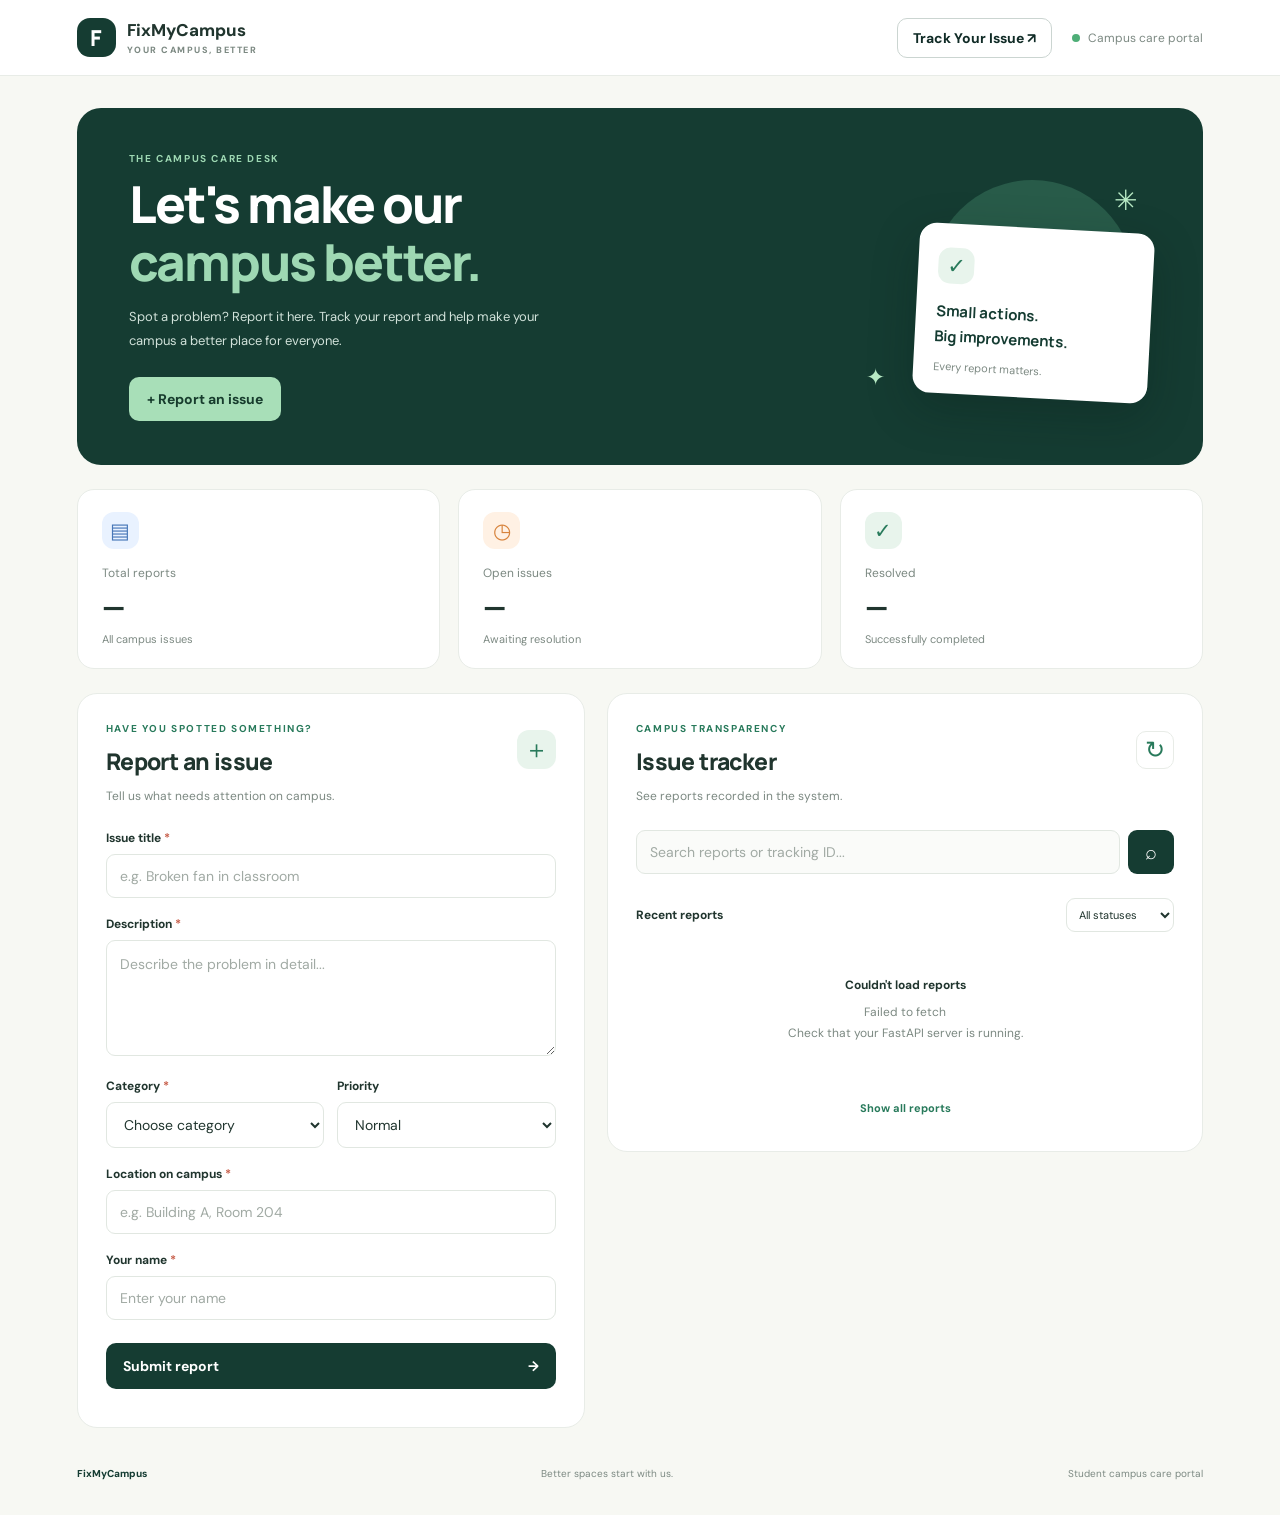
==== frontend/index.html @ 57cdfb6e "Initial commit: working FixMyCampus core application" ====
<!DOCTYPE html>
<html lang="en">
<head>
  <meta charset="UTF-8">
  <meta name="viewport" content="width=device-width, initial-scale=1.0">
  <meta name="theme-color" content="#102b26">
  <title>FixMyCampus | Campus Care</title>
  <link rel="stylesheet" href="style.css">

  <style>
    .topbar-actions {
      display: flex;
      align-items: center;
      justify-content: flex-end;
      gap: 20px;
      flex-wrap: wrap;
    }

    .track-nav-link {
      display: inline-flex;
      align-items: center;
      gap: 6px;
      padding: 10px 15px;
      border: 1px solid #cbd5d1;
      border-radius: 10px;
      color: #102b26;
      text-decoration: none;
      font-size: 14px;
      font-weight: 700;
      transition: background 0.2s ease;
    }

    .track-nav-link:hover {
      background: #e8f1ed;
    }

    @media (max-width: 600px) {
      .topbar-actions {
        gap: 8px;
      }

      .track-nav-link {
        padding: 8px 10px;
        font-size: 12px;
      }

      .system-status {
        font-size: 12px;
      }
    }
  </style>
</head>

<body>
  <header class="topbar">
    <a href="index.html" class="brand">
      <span class="brand-icon">F</span>
      <span>
        FixMyCampus
        <small>YOUR CAMPUS, BETTER</small>
      </span>
    </a>

    <div class="topbar-actions">
      <a class="track-nav-link" href="track.html">
        Track Your Issue ↗
      </a>

      <span class="system-status">
        <span class="dot"></span>
        Campus care portal
      </span>
    </div>
  </header>

  <main class="container">

    <!-- Hero section -->
    <section class="hero">
      <div>
        <p class="eyebrow">THE CAMPUS CARE DESK</p>

        <h1>
          Let's make our<br>
          <span>campus better.</span>
        </h1>

        <p class="hero-copy">
          Spot a problem? Report it here. Track your report and help
          make your campus a better place for everyone.
        </p>

        <a class="primary-link" href="#report-form">
          + Report an issue
        </a>
      </div>

      <div class="hero-art" aria-hidden="true">
        <div class="art-circle"></div>

        <div class="art-card">
          <span class="art-check">✓</span>
          <strong>Small actions.</strong>
          <strong>Big improvements.</strong>
          <p>Every report matters.</p>
        </div>

        <span class="art-spark spark-one">✳</span>
        <span class="art-spark spark-two">✦</span>
      </div>
    </section>

    <!-- Statistics -->
    <section class="stats-grid" aria-label="Issue statistics">
      <article class="stat-card">
        <span class="stat-icon">▤</span>
        <p>Total reports</p>
        <strong id="total-count">—</strong>
        <small>All campus issues</small>
      </article>

      <article class="stat-card">
        <span class="stat-icon orange">◷</span>
        <p>Open issues</p>
        <strong id="open-count">—</strong>
        <small>Awaiting resolution</small>
      </article>

      <article class="stat-card">
        <span class="stat-icon green">✓</span>
        <p>Resolved</p>
        <strong id="resolved-count">—</strong>
        <small>Successfully completed</small>
      </article>
    </section>

    <!-- Report form and issue tracker -->
    <section class="content-grid">

      <!-- Report an issue -->
      <article class="panel report-panel" id="report-form">
        <div class="section-heading">
          <div>
            <p class="eyebrow">HAVE YOU SPOTTED SOMETHING?</p>
            <h2>Report an issue</h2>
          </div>

          <span class="heading-icon">＋</span>
        </div>

        <p class="muted">
          Tell us what needs attention on campus.
        </p>

        <form id="issue-form">
          <label for="title">Issue title <span>*</span></label>
          <input
            id="title"
            name="title"
            required
            minlength="5"
            maxlength="120"
            placeholder="e.g. Broken fan in classroom"
          >

          <label for="description">Description <span>*</span></label>
          <textarea
            id="description"
            name="description"
            required
            minlength="10"
            maxlength="3000"
            rows="4"
            placeholder="Describe the problem in detail..."
          ></textarea>

          <div class="form-row">
            <div>
              <label for="category">Category <span>*</span></label>

              <select id="category" name="category" required>
                <option value="">Choose category</option>
                <option>Electrical</option>
                <option>Water Supply</option>
                <option>Cleanliness</option>
                <option>Classroom</option>
                <option>Washroom</option>
                <option>Furniture</option>
                <option>Internet</option>
                <option>Safety</option>
                <option>Other</option>
              </select>
            </div>

            <div>
              <label for="priority">Priority</label>

              <select id="priority" name="priority">
                <option>Normal</option>
                <option>Low</option>
                <option>High</option>
                <option>Urgent</option>
              </select>
            </div>
          </div>

          <label for="location">
            Location on campus <span>*</span>
          </label>

          <input
            id="location"
            name="location"
            required
            minlength="2"
            maxlength="120"
            placeholder="e.g. Building A, Room 204"
          >

          <label for="reporter_name">
            Your name <span>*</span>
          </label>

          <input
            id="reporter_name"
            name="reporter_name"
            required
            minlength="2"
            maxlength="80"
            placeholder="Enter your name"
          >

          <button
            type="submit"
            class="submit-button"
            id="submit-button"
          >
            Submit report <span>→</span>
          </button>

          <p
            class="form-message"
            id="form-message"
            role="status"
          ></p>
        </form>

        <!-- Submission confirmation -->
        <div
          id="success-box"
          class="success-box hidden"
          role="status"
        >
          <span class="success-check">✓</span>

          <div>
            <strong>Report submitted!</strong>
            <p>Your tracking ID is:</p>

            <button
              type="button"
              class="tracking-copy"
              id="new-tracking-id"
            ></button>

            <small>
              Save this ID to find your report later.
            </small>

            <p>
              <a href="track.html">Track this report →</a>
            </p>
          </div>
        </div>
      </article>

      <!-- Recent issues -->
      <article class="panel issues-panel" id="issues">
        <div class="section-heading">
          <div>
            <p class="eyebrow">CAMPUS TRANSPARENCY</p>
            <h2>Issue tracker</h2>
          </div>

          <button
            class="refresh-button"
            id="refresh-button"
            type="button"
            title="Refresh reports"
            aria-label="Refresh reports"
          >↻</button>
        </div>

        <p class="muted">
          See reports recorded in the system.
        </p>

        <form id="search-form" class="search-box">
          <input
            id="search-input"
            placeholder="Search reports or tracking ID..."
            aria-label="Search reports"
          >

          <button type="submit" aria-label="Search">⌕</button>
        </form>

        <div id="search-result" class="search-result hidden"></div>

        <div class="filter-row">
          <span>Recent reports</span>

          <select id="status-filter" aria-label="Filter by status">
            <option value="All">All statuses</option>
            <option value="Submitted">Submitted</option>
            <option value="Under Review">Under Review</option>
            <option value="Assigned">Assigned</option>
            <option value="In Progress">In Progress</option>
            <option value="Resolved">Resolved</option>
            <option value="Closed">Closed</option>
            <option value="Rejected">Rejected</option>
          </select>
        </div>

        <div
          id="issues-list"
          class="issues-list"
          aria-live="polite"
        >
          <div class="loading">Loading campus reports...</div>
        </div>

        <button
          class="text-button"
          id="clear-search"
          type="button"
        >
          Show all reports
        </button>
      </article>

    </section>

    <footer>
      <span class="brand-footer">FixMyCampus</span>
      <span>Better spaces start with us.</span>
      <span>Student campus care portal</span>
    </footer>

  </main>

  <script src="script.js"></script>
</body>
</html>
---- frontend/style.css ----
@import url('https://fonts.googleapis.com/css2?family=DM+Sans:wght@400;500;600;700&family=Manrope:wght@400;500;600;700;800&display=swap');

:root {
  --dark: #153c32;
  --green: #287a5b;
  --light-green: #e8f4ec;
  --cream: #f7f8f3;
  --text: #20352e;
  --muted: #7c8982;
  --border: #e8ece7;
  --white: #ffffff;
  --orange: #d7833c;
}

* { box-sizing: border-box; }

html { scroll-behavior: smooth; }

body {
  margin: 0;
  background: var(--cream);
  color: var(--text);
  font-family: "DM Sans", sans-serif;
  font-size: 14px;
}

button, input, select, textarea { font: inherit; }
button, a, select { -webkit-tap-highlight-color: transparent; }
a { text-decoration: none; color: inherit; }

.topbar {
  height: 76px;
  padding: 0 max(6%, calc((100% - 1160px) / 2));
  background: var(--white);
  display: flex;
  align-items: center;
  justify-content: space-between;
  border-bottom: 1px solid var(--border);
}

.brand { display: flex; align-items: center; gap: 11px; font-weight: 800; font-size: 17px; }
.brand-icon {
  width: 39px; height: 39px; border-radius: 13px;
  display: grid; place-items: center; color: white;
  background: var(--dark); font-family: Manrope, sans-serif; font-size: 22px;
}
.brand small { display: block; color: var(--muted); font-size: 9px; letter-spacing: 1.5px; margin-top: 3px; }
.system-status { color: var(--muted); display: flex; align-items: center; gap: 8px; font-size: 12px; }
.dot { height: 8px; width: 8px; border-radius: 50%; background: #4eae77; }

.container { max-width: 1160px; width: 88%; margin: 0 auto; }

.hero {
  margin: 32px 0 24px;
  padding: 44px 52px;
  min-height: 300px;
  border-radius: 24px;
  color: white;
  background: var(--dark);
  display: flex;
  justify-content: space-between;
  align-items: center;
  overflow: hidden;
  position: relative;
}
.hero > div:first-child { max-width: 540px; z-index: 1; }
.eyebrow { color: var(--green); font-size: 10px; font-weight: 700; letter-spacing: 1.6px; margin: 0 0 10px; }
.hero .eyebrow { color: #9ed8b3; }
h1, h2, p { margin-top: 0; }
h1 { font: 800 clamp(32px, 4.5vw, 51px)/1.13 Manrope, sans-serif; letter-spacing: -2px; margin-bottom: 15px; }
h1 span { color: #9ed8b3; }
.hero-copy { color: #d1e2da; line-height: 1.8; max-width: 445px; font-size: 13px; }
.primary-link {
  display: inline-flex; margin-top: 12px; padding: 13px 18px;
  background: #a8dfb8; color: #173c2d; border-radius: 10px; font-weight: 700;
  transition: transform .2s, background .2s;
}
.primary-link:hover { transform: translateY(-2px); background: #c2ebcc; }

.hero-art { width: 300px; height: 220px; position: relative; flex-shrink: 0; }
.art-circle { position: absolute; width: 205px; height: 205px; border-radius: 50%; background: #285b49; right: 16px; top: 3px; }
.art-card {
  position: absolute; top: 51px; right: 0; width: 235px; padding: 24px 20px 20px;
  background: white; border-radius: 17px; color: var(--dark);
  box-shadow: 0 15px 45px #061b1544; transform: rotate(3deg);
}
.art-check { display: grid; place-items: center; width: 36px; height: 36px; border-radius: 12px; background: var(--light-green); color: var(--green); font-size: 22px; margin-bottom: 17px; }
.art-card strong { display: block; font: 700 15px Manrope, sans-serif; margin-bottom: 4px; }
.art-card p { margin: 13px 0 0; color: var(--muted); font-size: 11px; }
.art-spark { position: absolute; color: #b7e9c4; }
.spark-one { right: 14px; top: 5px; font-size: 28px; }
.spark-two { left: 15px; bottom: 5px; font-size: 23px; }

.stats-grid { display: grid; grid-template-columns: repeat(3, 1fr); gap: 18px; margin-bottom: 24px; }
.stat-card { background: white; padding: 22px 24px; border: 1px solid var(--border); border-radius: 17px; }
.stat-icon { width: 37px; height: 37px; display: grid; place-items: center; border-radius: 12px; background: #e9f2ff; color: #4877b8; font-size: 21px; }
.stat-icon.orange { background: #fff1e4; color: var(--orange); }
.stat-icon.green { background: var(--light-green); color: var(--green); }
.stat-card p { color: var(--muted); font-size: 12px; margin: 16px 0 5px; }
.stat-card strong { display: block; font: 800 30px Manrope, sans-serif; }
.stat-card small { display: block; color: var(--muted); font-size: 11px; margin-top: 5px; }

.content-grid { display: grid; grid-template-columns: minmax(0, .92fr) minmax(0, 1.08fr); gap: 22px; align-items: start; }
.panel { background: white; border: 1px solid var(--border); border-radius: 20px; padding: 28px; min-width: 0; }
.section-heading { display: flex; align-items: center; justify-content: space-between; gap: 12px; }
h2 { font: 800 23px Manrope, sans-serif; letter-spacing: -.6px; margin-bottom: 0; }
.heading-icon { display: grid; place-items: center; width: 39px; height: 39px; background: var(--light-green); color: var(--green); border-radius: 12px; font-size: 25px; }
.muted { color: var(--muted); font-size: 12px; line-height: 1.6; margin: 10px 0 24px; }

label { display: block; font-size: 12px; font-weight: 700; margin: 18px 0 8px; }
label span { color: #c75e4a; }
input, textarea, select {
  width: 100%; min-width: 0; padding: 12px 13px; border-radius: 9px;
  border: 1px solid #e1e7e1; background: #fff; color: var(--text); outline: none;
  transition: border-color .2s, box-shadow .2s;
}
input::placeholder, textarea::placeholder { color: #a1aaa4; }
input:focus, textarea:focus, select:focus { border-color: #5b9c79; box-shadow: 0 0 0 3px #e6f3e9; }
textarea { resize: vertical; min-height: 100px; line-height: 1.6; }
.form-row { display: grid; grid-template-columns: 1fr 1fr; gap: 13px; }

.submit-button {
  width: 100%; margin-top: 23px; padding: 14px 17px; border: 0;
  border-radius: 10px; background: var(--dark); color: white; font-weight: 700;
  cursor: pointer; display: flex; align-items: center; justify-content: space-between;
  transition: background .2s, transform .2s;
}
.submit-button:hover { background: var(--green); transform: translateY(-1px); }
.submit-button:disabled { opacity: .6; cursor: wait; transform: none; }
.form-message { font-size: 12px; line-height: 1.6; margin: 10px 0 0; }
.form-message.error { color: #bd4437; }
.form-message.info { color: var(--green); }

.success-box { display: flex; gap: 13px; margin-top: 18px; padding: 16px; background: #edf8ef; border: 1px solid #cce9d1; border-radius: 12px; }
.success-check { flex-shrink: 0; width: 28px; height: 28px; border-radius: 50%; display: grid; place-items: center; background: #d4efda; color: var(--green); }
.success-box strong { font-size: 13px; }
.success-box p { margin: 7px 0 3px; font-size: 12px; }
.success-box small { display: block; margin-top: 7px; color: var(--muted); font-size: 10px; }
.tracking-copy { border: 0; padding: 4px 0; background: none; color: var(--green); font-weight: 800; cursor: pointer; font-size: 14px; }
.hidden { display: none !important; }

.refresh-button { width: 38px; height: 38px; border: 1px solid var(--border); border-radius: 10px; background: white; font-size: 24px; color: var(--green); cursor: pointer; }
.refresh-button:hover { background: var(--light-green); }
.search-box { display: flex; gap: 8px; }
.search-box input { background: #fafbf9; }
.search-box button { border: 0; border-radius: 9px; background: var(--dark); color: white; padding: 0 17px; font-size: 20px; cursor: pointer; }
.filter-row { display: flex; justify-content: space-between; align-items: center; gap: 10px; margin: 24px 0 13px; }
.filter-row > span { font-size: 12px; font-weight: 700; }
.filter-row select { width: auto; max-width: 55%; padding: 8px; font-size: 11px; }

.issues-list { display: flex; flex-direction: column; gap: 11px; }
.issue-card { border: 1px solid var(--border); padding: 16px; border-radius: 13px; transition: border-color .2s; }
.issue-card:hover { border-color: #b7d8c0; }
.issue-top { display: flex; justify-content: space-between; gap: 10px; align-items: flex-start; }
.issue-card h3 { font: 700 13px Manrope, sans-serif; margin: 0; overflow-wrap: anywhere; }
.issue-card .issue-description { color: var(--muted); font-size: 11px; line-height: 1.65; margin: 10px 0; overflow-wrap: anywhere; white-space: pre-wrap; }
.issue-meta { display: flex; flex-wrap: wrap; gap: 8px 12px; color: var(--muted); font-size: 10px; }
.tracking-line { color: var(--green); font-weight: 700; font-size: 10px; margin-top: 12px; overflow-wrap: anywhere; }
.status { display: inline-block; border-radius: 30px; padding: 5px 8px; white-space: nowrap; font-size: 9px; font-weight: 700; }
.status-submitted { background: #eaf1ff; color: #446ab4; }
.status-under-review, .status-assigned { background: #fff0dd; color: #a56722; }
.status-in-progress { background: #e5f6f4; color: #237d76; }
.status-resolved, .status-closed { background: #e7f5e9; color: #2b7a45; }
.status-rejected { background: #fee2e2; color: #b91c1c; }
.loading, .empty-state { color: var(--muted); text-align: center; padding: 30px 12px; font-size: 12px; line-height: 1.8; }
.empty-state strong { display: block; color: var(--text); margin-bottom: 5px; }
.search-result { margin-top: 12px; border: 1px solid #cfe4d3; border-radius: 12px; padding: 14px; background: #f5fbf5; }
.search-result h3 { font: 700 13px Manrope, sans-serif; margin: 10px 0; }
.search-result p { color: var(--muted); font-size: 11px; line-height: 1.7; margin: 5px 0; overflow-wrap: anywhere; }
.text-button { display: block; margin: 18px auto 0; border: 0; background: transparent; color: var(--green); font-weight: 700; font-size: 11px; cursor: pointer; padding: 8px; }
.text-button:hover { text-decoration: underline; }

footer { display: flex; justify-content: space-between; gap: 15px; padding: 27px 0 35px; margin-top: 12px; color: var(--muted); font-size: 10px; }
.brand-footer { color: var(--dark); font-weight: 800; }

@media (max-width: 850px) {
  .hero { padding: 35px; }
  .hero-art { width: 235px; transform: scale(.85); transform-origin: right center; margin-left: -25px; }
  .content-grid { grid-template-columns: 1fr; }
}

@media (max-width: 580px) {
  .topbar { height: 66px; padding: 0 5%; }
  .brand { font-size: 14px; }
  .brand-icon { width: 34px; height: 34px; }
  .system-status { font-size: 10px; }
  .container { width: 92%; }
  .hero { margin-top: 20px; padding: 29px 23px; border-radius: 18px; }
  .hero-art { display: none; }
  h1 { font-size: 37px; }
  .hero-copy { font-size: 12px; }
  .stats-grid { gap: 9px; }
  .stat-card { padding: 14px 11px; border-radius: 13px; }
  .stat-icon { width: 30px; height: 30px; font-size: 17px; }
  .stat-card p { font-size: 10px; margin-top: 12px; }
  .stat-card strong { font-size: 24px; }
  .stat-card small { font-size: 9px; line-height: 1.5; }
  .panel { padding: 20px 16px; border-radius: 16px; }
  h2 { font-size: 21px; }
  .form-row { gap: 9px; }
  footer { flex-wrap: wrap; }
}
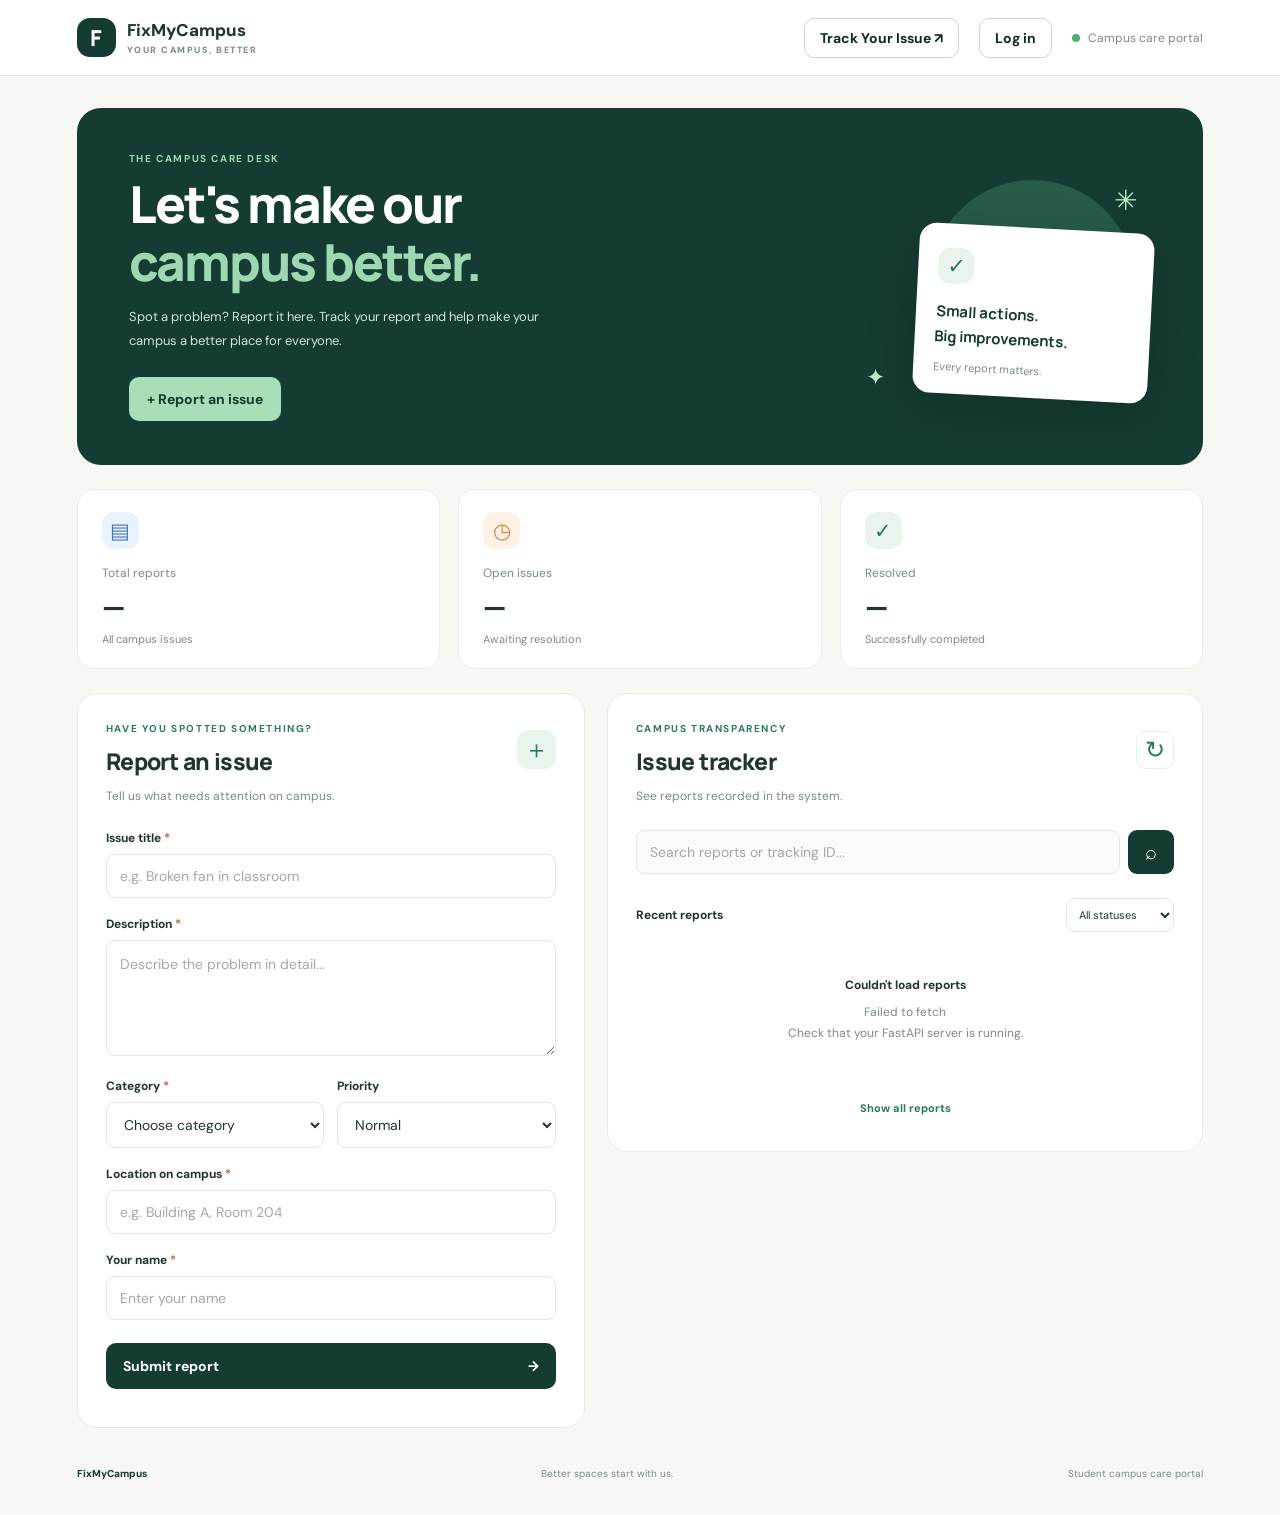
==== commit 52c6d140: "Sync FixMyCampus with updated package: auth, roles, timeline history, and test suite" ====
--- a/frontend/index.html
+++ b/frontend/index.html
@@ -63,9 +63,15 @@
     </a>
 
     <div class="topbar-actions">
+      <a class="track-nav-link" id="dashboard-link" href="admin.html" hidden>
+        Dashboard
+      </a>
+
       <a class="track-nav-link" href="track.html">
         Track Your Issue ↗
       </a>
+
+      <a class="track-nav-link" id="auth-link" href="login.html">Log in</a>
 
       <span class="system-status">
         <span class="dot"></span>
@@ -350,6 +356,7 @@
 
   </main>
 
+  <script src="config.js"></script>
   <script src="script.js"></script>
 </body>
 </html>
--- a/frontend/style.css
+++ b/frontend/style.css
@@ -201,3 +201,35 @@
   .form-row { gap: 9px; }
   footer { flex-wrap: wrap; }
 }
+
+/* ---------- Shared: hidden links, activity timeline ---------- */
+.track-nav-link[hidden] { display: none; }
+
+.timeline {
+  list-style: none;
+  margin: 0;
+  padding: 0 0 0 18px;
+  border-left: 2px solid var(--border);
+}
+
+.timeline li {
+  position: relative;
+  padding: 0 0 18px 18px;
+}
+
+.timeline li::before {
+  content: "";
+  position: absolute;
+  left: -26px;
+  top: 3px;
+  width: 12px;
+  height: 12px;
+  border-radius: 50%;
+  background: var(--green);
+  border: 2px solid var(--white);
+}
+
+.timeline li:last-child { padding-bottom: 2px; }
+.timeline li strong { display: block; color: var(--dark); }
+.timeline .timeline-time { display: block; font-size: 12px; color: var(--muted); }
+.timeline li p { margin: 4px 0 0; }
